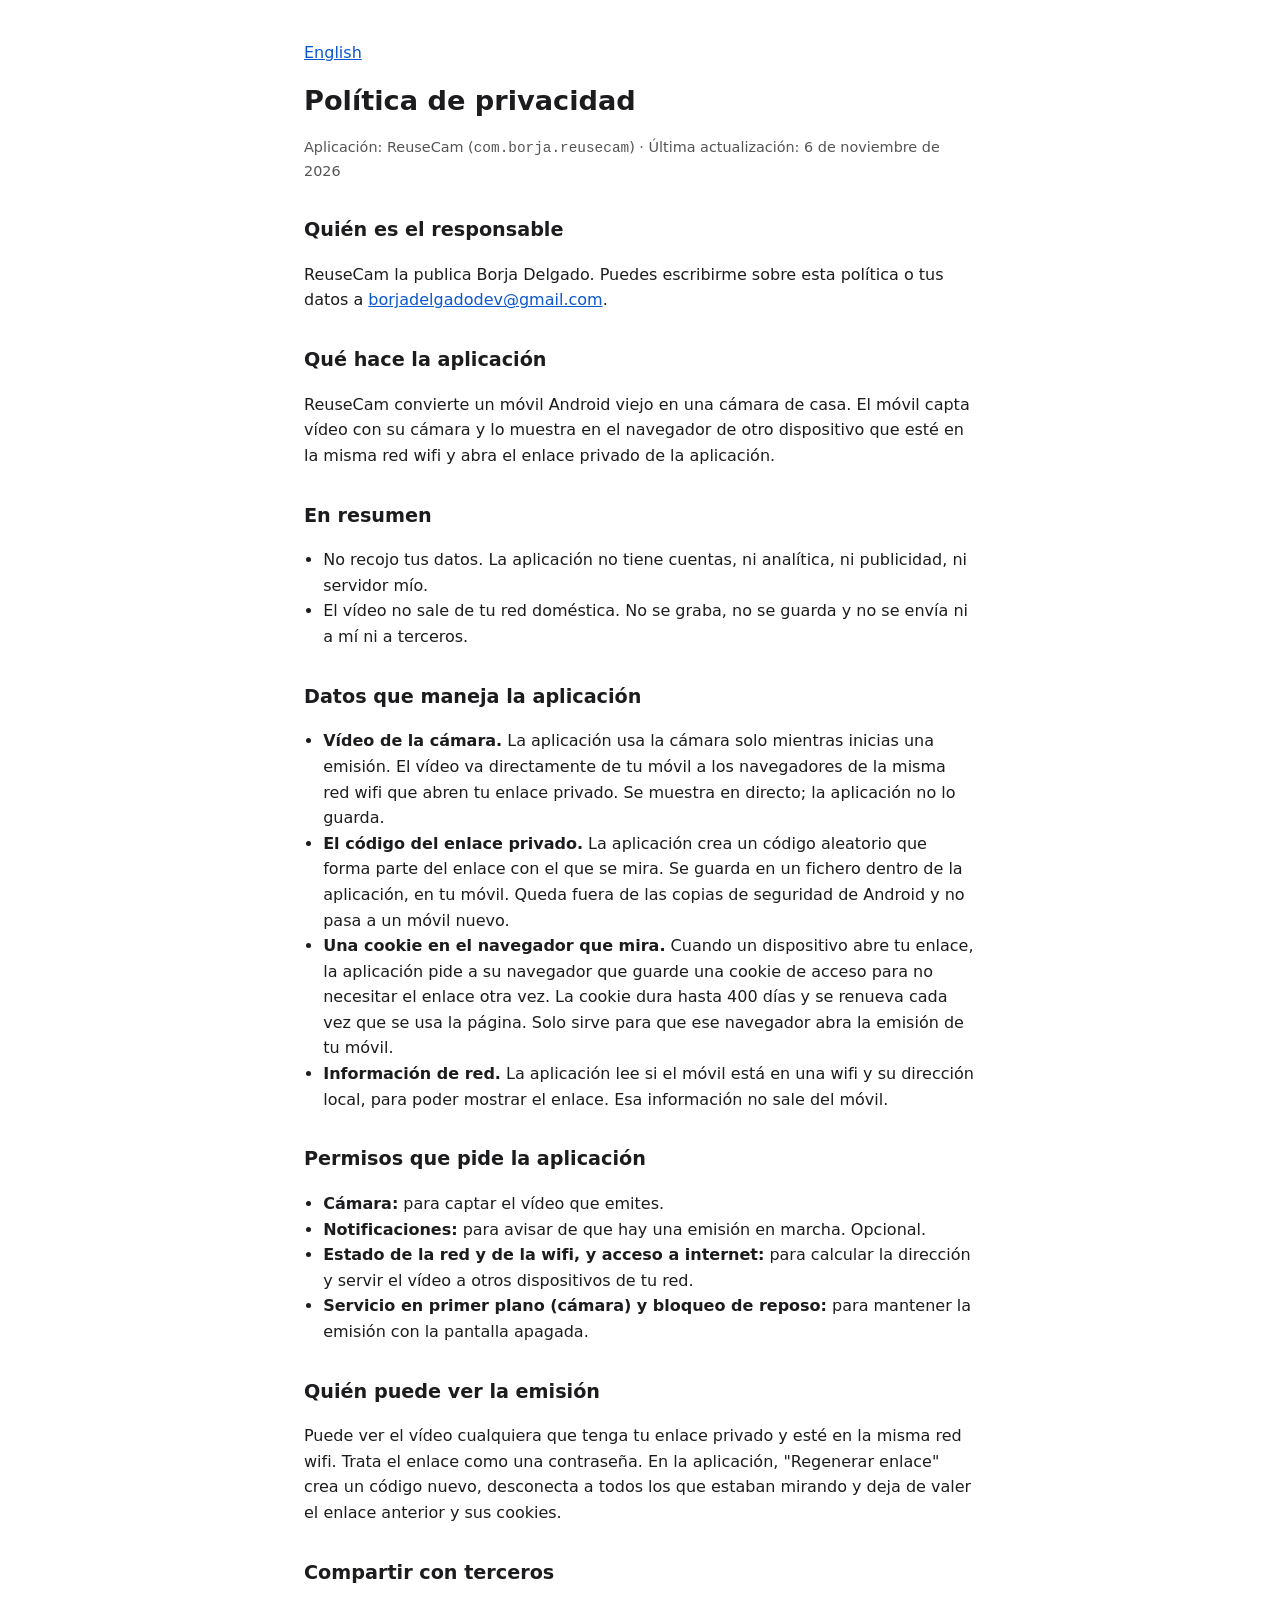
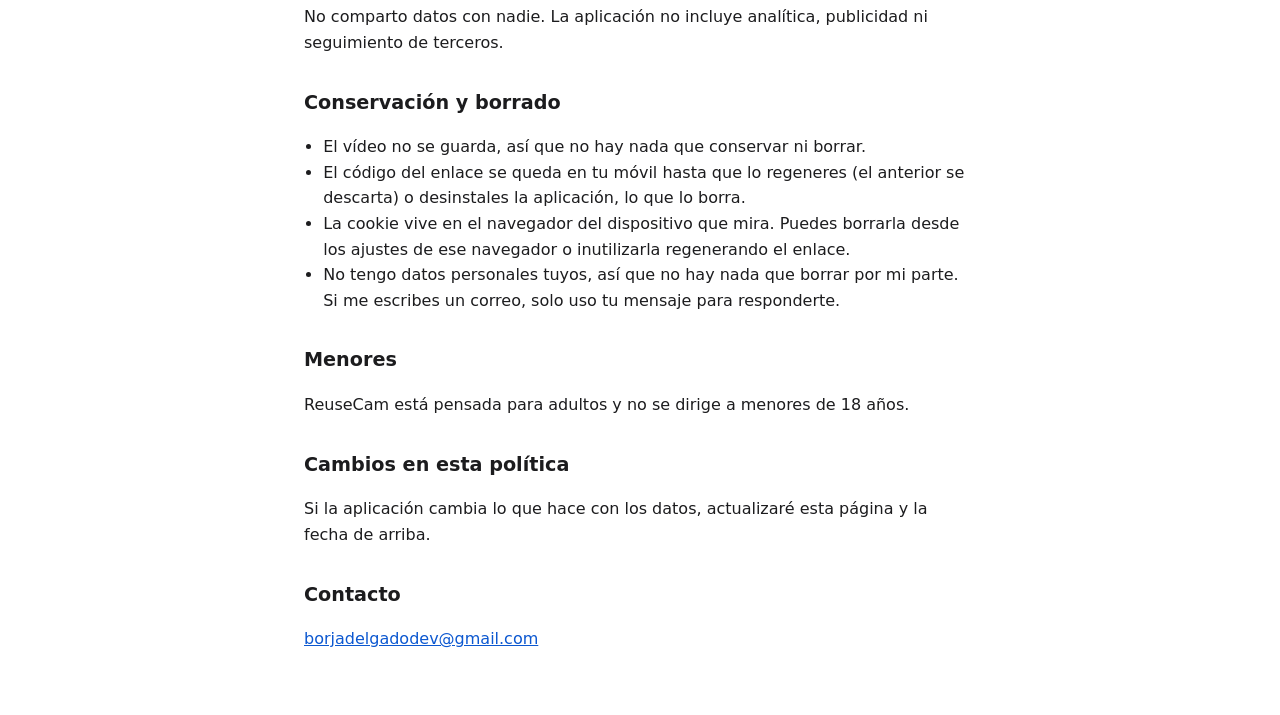
==== es/index.html @ bd396a9a "docs: add the ReuseCam privacy policy in Spanish and English" ====
<!DOCTYPE html>
<html lang="es">
<head>
<meta charset="utf-8">
<meta name="viewport" content="width=device-width, initial-scale=1">
<title>Política de privacidad · ReuseCam</title>
<link rel="stylesheet" href="../style.css">
</head>
<body>
<p><a href="../en/">English</a></p>
<h1>Política de privacidad</h1>
<p class="meta">Aplicación: ReuseCam (<code>com.borja.reusecam</code>) · Última actualización: 6 de noviembre de 2026</p>

<h2>Quién es el responsable</h2>
<p>ReuseCam la publica Borja Delgado. Puedes escribirme sobre esta política o tus datos a
<a href="mailto:borjadelgadodev@gmail.com">borjadelgadodev@gmail.com</a>.</p>

<h2>Qué hace la aplicación</h2>
<p>ReuseCam convierte un móvil Android viejo en una cámara de casa. El móvil capta vídeo con su cámara y lo muestra en el
navegador de otro dispositivo que esté en la misma red wifi y abra el enlace privado de la aplicación.</p>

<h2>En resumen</h2>
<ul>
<li>No recojo tus datos. La aplicación no tiene cuentas, ni analítica, ni publicidad, ni servidor mío.</li>
<li>El vídeo no sale de tu red doméstica. No se graba, no se guarda y no se envía ni a mí ni a terceros.</li>
</ul>

<h2>Datos que maneja la aplicación</h2>
<ul>
<li><strong>Vídeo de la cámara.</strong> La aplicación usa la cámara solo mientras inicias una emisión. El vídeo va
directamente de tu móvil a los navegadores de la misma red wifi que abren tu enlace privado. Se muestra en directo; la
aplicación no lo guarda.</li>
<li><strong>El código del enlace privado.</strong> La aplicación crea un código aleatorio que forma parte del enlace con
el que se mira. Se guarda en un fichero dentro de la aplicación, en tu móvil. Queda fuera de las copias de seguridad de
Android y no pasa a un móvil nuevo.</li>
<li><strong>Una cookie en el navegador que mira.</strong> Cuando un dispositivo abre tu enlace, la aplicación pide a su
navegador que guarde una cookie de acceso para no necesitar el enlace otra vez. La cookie dura hasta 400 días y se
renueva cada vez que se usa la página. Solo sirve para que ese navegador abra la emisión de tu móvil.</li>
<li><strong>Información de red.</strong> La aplicación lee si el móvil está en una wifi y su dirección local, para poder
mostrar el enlace. Esa información no sale del móvil.</li>
</ul>

<h2>Permisos que pide la aplicación</h2>
<ul>
<li><strong>Cámara:</strong> para captar el vídeo que emites.</li>
<li><strong>Notificaciones:</strong> para avisar de que hay una emisión en marcha. Opcional.</li>
<li><strong>Estado de la red y de la wifi, y acceso a internet:</strong> para calcular la dirección y servir el vídeo a
otros dispositivos de tu red.</li>
<li><strong>Servicio en primer plano (cámara) y bloqueo de reposo:</strong> para mantener la emisión con la pantalla
apagada.</li>
</ul>

<h2>Quién puede ver la emisión</h2>
<p>Puede ver el vídeo cualquiera que tenga tu enlace privado y esté en la misma red wifi. Trata el enlace como una
contraseña. En la aplicación, "Regenerar enlace" crea un código nuevo, desconecta a todos los que estaban mirando y deja
de valer el enlace anterior y sus cookies.</p>

<h2>Compartir con terceros</h2>
<p>No comparto datos con nadie. La aplicación no incluye analítica, publicidad ni seguimiento de terceros.</p>

<h2>Conservación y borrado</h2>
<ul>
<li>El vídeo no se guarda, así que no hay nada que conservar ni borrar.</li>
<li>El código del enlace se queda en tu móvil hasta que lo regeneres (el anterior se descarta) o desinstales la
aplicación, lo que lo borra.</li>
<li>La cookie vive en el navegador del dispositivo que mira. Puedes borrarla desde los ajustes de ese navegador o
inutilizarla regenerando el enlace.</li>
<li>No tengo datos personales tuyos, así que no hay nada que borrar por mi parte. Si me escribes un correo, solo uso tu
mensaje para responderte.</li>
</ul>

<h2>Menores</h2>
<p>ReuseCam está pensada para adultos y no se dirige a menores de 18 años.</p>

<h2>Cambios en esta política</h2>
<p>Si la aplicación cambia lo que hace con los datos, actualizaré esta página y la fecha de arriba.</p>

<h2>Contacto</h2>
<p><a href="mailto:borjadelgadodev@gmail.com">borjadelgadodev@gmail.com</a></p>
</body>
</html>
---- style.css ----
body{font:16px/1.6 system-ui,-apple-system,"Segoe UI",Roboto,sans-serif;max-width:42rem;margin:0 auto;padding:1.5rem 1rem 3rem;color:#1c1c1e;background:#fff}
h1{font-size:1.7rem;line-height:1.25}h2{font-size:1.2rem;margin-top:2rem}
a{color:#0b57d0}ul{padding-left:1.2rem}.meta{color:#555;font-size:.9rem}
@media (prefers-color-scheme:dark){body{color:#e8e8ea;background:#121214}a{color:#8ab4f8}.meta{color:#aaa}}
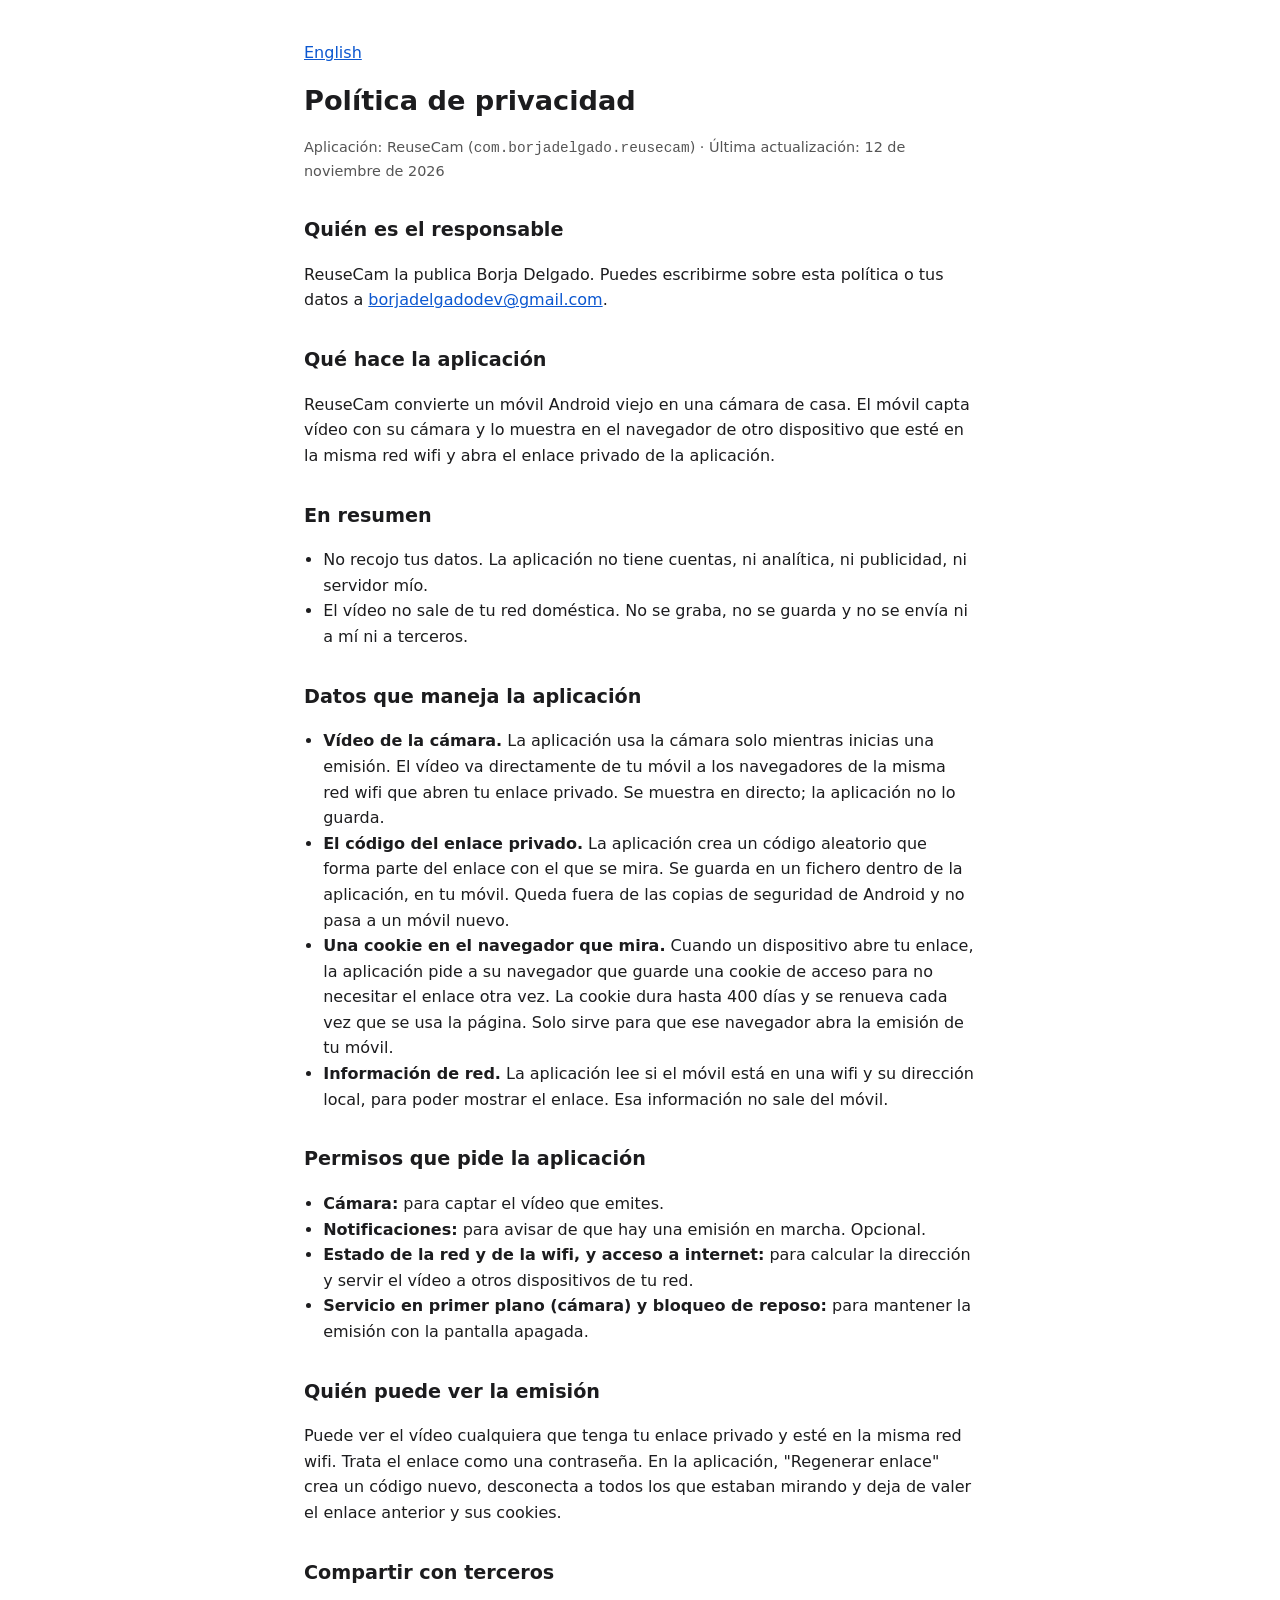
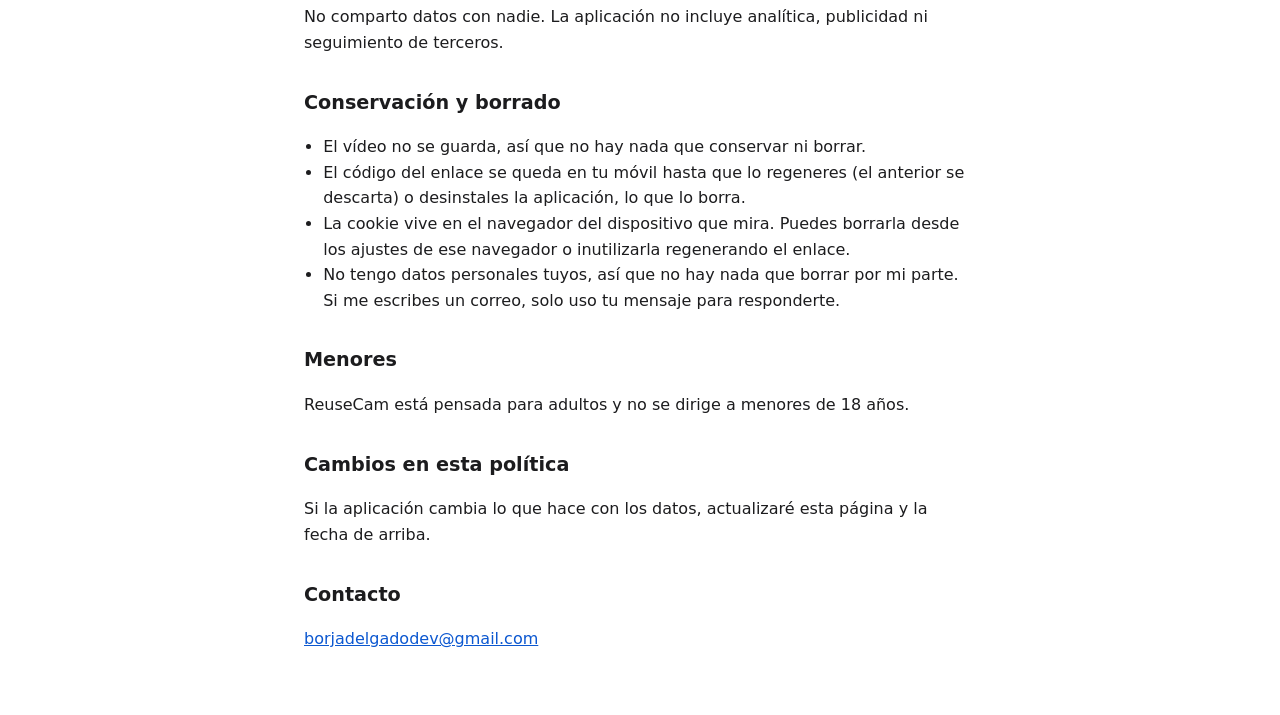
==== commit 4230f878: "chore: update the application id and date in the privacy policy" ====
--- a/es/index.html
+++ b/es/index.html
@@ -9,7 +9,7 @@
 <body>
 <p><a href="../en/">English</a></p>
 <h1>Política de privacidad</h1>
-<p class="meta">Aplicación: ReuseCam (<code>com.borja.reusecam</code>) · Última actualización: 6 de noviembre de 2026</p>
+<p class="meta">Aplicación: ReuseCam (<code>com.borjadelgado.reusecam</code>) · Última actualización: 12 de noviembre de 2026</p>
 
 <h2>Quién es el responsable</h2>
 <p>ReuseCam la publica Borja Delgado. Puedes escribirme sobre esta política o tus datos a
